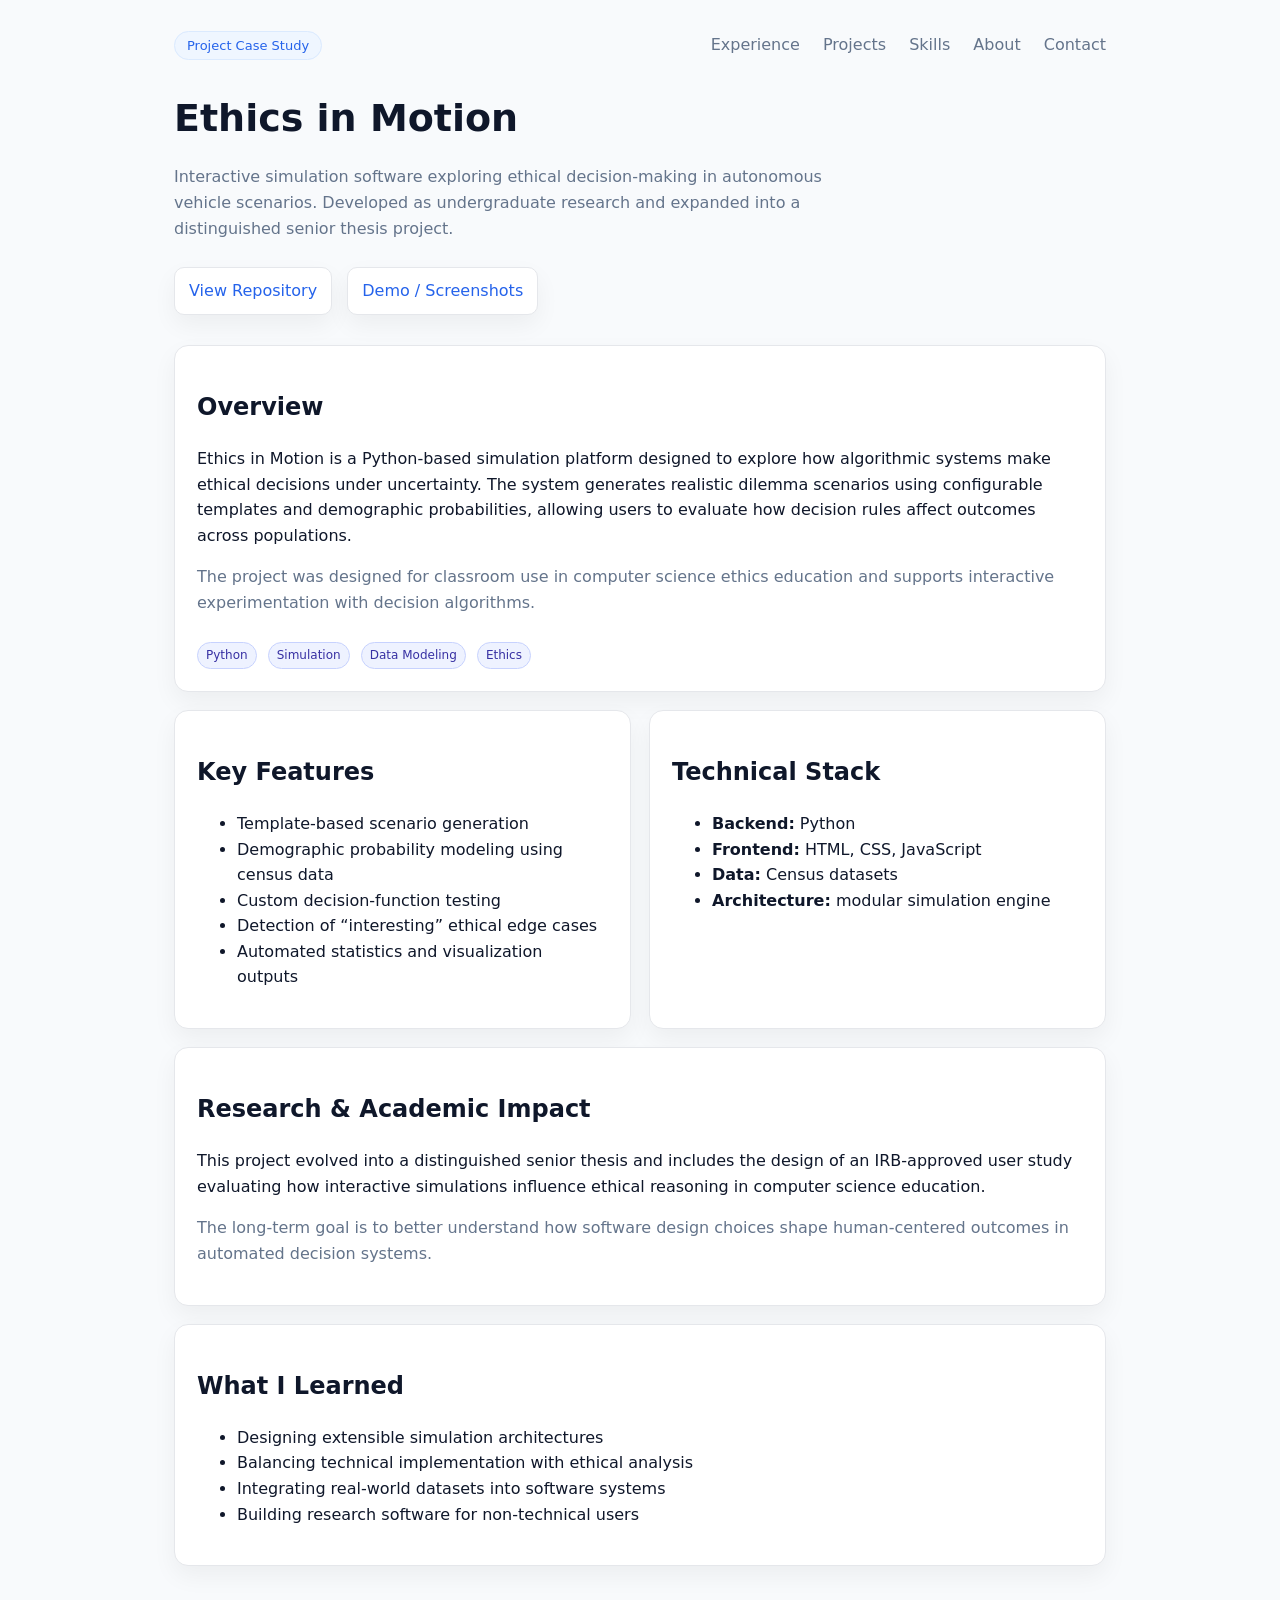
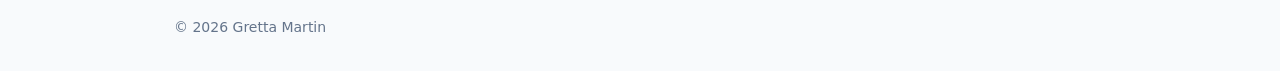
==== ethical-engine.html @ 271921f5 "Create ethical-engine.html" ====
<!doctype html>
<html lang="en">
<head>
<meta charset="utf-8" />
<meta name="viewport" content="width=device-width, initial-scale=1" />

<title>Ethics in Motion — Gretta Martin</title>

<style>
:root{
  --bg:#f8fafc;
  --card:#ffffff;
  --border:#e5e7eb;
  --txt:#0f172a;
  --muted:#64748b;
  --accent:#2563eb;
  --accent-soft:#eff6ff;
  --shadow:0 10px 25px rgba(0,0,0,.05);
}

*{box-sizing:border-box}

body{
  margin:0;
  font-family: ui-sans-serif, system-ui, -apple-system, Segoe UI, Roboto, Helvetica, Arial;
  background:var(--bg);
  color:var(--txt);
  line-height:1.6;
}

a{color:var(--accent);text-decoration:none}
a:hover{text-decoration:underline}

.container{
  max-width:980px;
  margin:0 auto;
  padding:32px 24px;
}

header{
  display:flex;
  justify-content:space-between;
  flex-wrap:wrap;
  align-items:center;
  margin-bottom:28px;
}

nav a{
  margin-left:18px;
  color:var(--muted);
  font-weight:500;
}

.pill{
  padding:6px 12px;
  border-radius:999px;
  background:var(--accent-soft);
  color:var(--accent);
  font-size:13px;
  border:1px solid #dbeafe;
}

.hero{
  margin:30px 0;
}

h1{
  margin:0;
  font-size:38px;
}

.sub{
  color:var(--muted);
  max-width:700px;
}

.grid{
  display:grid;
  grid-template-columns:repeat(12,1fr);
  gap:18px;
  margin-top:18px;
}

.card{
  grid-column:span 12;
  background:var(--card);
  border:1px solid var(--border);
  border-radius:14px;
  padding:22px;
  box-shadow:var(--shadow);
}

@media(min-width:860px){
  .card.half{grid-column:span 6}
}

.tag{
  display:inline-block;
  margin-right:6px;
  margin-top:10px;
  padding:3px 8px;
  font-size:12px;
  border-radius:999px;
  background:#eef2ff;
  color:#3730a3;
  border:1px solid #c7d2fe;
}

.muted{color:var(--muted)}

.btn{
  display:inline-block;
  margin-right:10px;
  margin-top:10px;
  padding:10px 14px;
  border-radius:10px;
  border:1px solid var(--border);
  background:white;
  box-shadow:var(--shadow);
}

footer{
  margin-top:50px;
  font-size:14px;
  color:var(--muted);
}
</style>
</head>

<body>
<div class="container">

<!-- SAME NAVIGATION AS HOMEPAGE -->
<header>
  <div>
    <span class="pill">Project Case Study</span>
  </div>

  <nav>
    <a href="../index.html#experience">Experience</a>
    <a href="../index.html#projects">Projects</a>
    <a href="../index.html#skills">Skills</a>
    <a href="../index.html#about">About</a>
    <a href="../index.html#contact">Contact</a>
  </nav>
</header>

<!-- HERO -->
<section class="hero">
  <h1>Ethics in Motion</h1>
  <p class="sub">
    Interactive simulation software exploring ethical decision-making in
    autonomous vehicle scenarios. Developed as undergraduate research and
    expanded into a distinguished senior thesis project.
  </p>

  <a class="btn" href="https://github.com/YOUR_REPO">View Repository</a>
  <a class="btn" href="#">Demo / Screenshots</a>
</section>

<!-- OVERVIEW -->
<section class="grid">
<div class="card">
<h2>Overview</h2>

<p>
Ethics in Motion is a Python-based simulation platform designed to explore
how algorithmic systems make ethical decisions under uncertainty. The system
generates realistic dilemma scenarios using configurable templates and
demographic probabilities, allowing users to evaluate how decision rules
affect outcomes across populations.
</p>

<p class="muted">
The project was designed for classroom use in computer science ethics
education and supports interactive experimentation with decision algorithms.
</p>

<span class="tag">Python</span>
<span class="tag">Simulation</span>
<span class="tag">Data Modeling</span>
<span class="tag">Ethics</span>
</div>
</section>

<!-- FEATURES -->
<section class="grid">
<div class="card half">
<h2>Key Features</h2>

<ul>
<li>Template-based scenario generation</li>
<li>Demographic probability modeling using census data</li>
<li>Custom decision-function testing</li>
<li>Detection of “interesting” ethical edge cases</li>
<li>Automated statistics and visualization outputs</li>
</ul>
</div>

<div class="card half">
<h2>Technical Stack</h2>

<ul>
<li><strong>Backend:</strong> Python</li>
<li><strong>Frontend:</strong> HTML, CSS, JavaScript</li>
<li><strong>Data:</strong> Census datasets</li>
<li><strong>Architecture:</strong> modular simulation engine</li>
</ul>
</div>
</section>

<!-- RESEARCH IMPACT -->
<section class="grid">
<div class="card">
<h2>Research & Academic Impact</h2>

<p>
This project evolved into a distinguished senior thesis and includes the
design of an IRB-approved user study evaluating how interactive simulations
influence ethical reasoning in computer science education.
</p>

<p class="muted">
The long-term goal is to better understand how software design choices shape
human-centered outcomes in automated decision systems.
</p>
</div>
</section>

<!-- LESSONS -->
<section class="grid">
<div class="card">
<h2>What I Learned</h2>

<ul>
<li>Designing extensible simulation architectures</li>
<li>Balancing technical implementation with ethical analysis</li>
<li>Integrating real-world datasets into software systems</li>
<li>Building research software for non-technical users</li>
</ul>
</div>
</section>

<footer>
© <span id="y"></span> Gretta Martin
</footer>

</div>

<script>
document.getElementById("y").textContent = new Date().getFullYear();
</script>

</body>
</html>
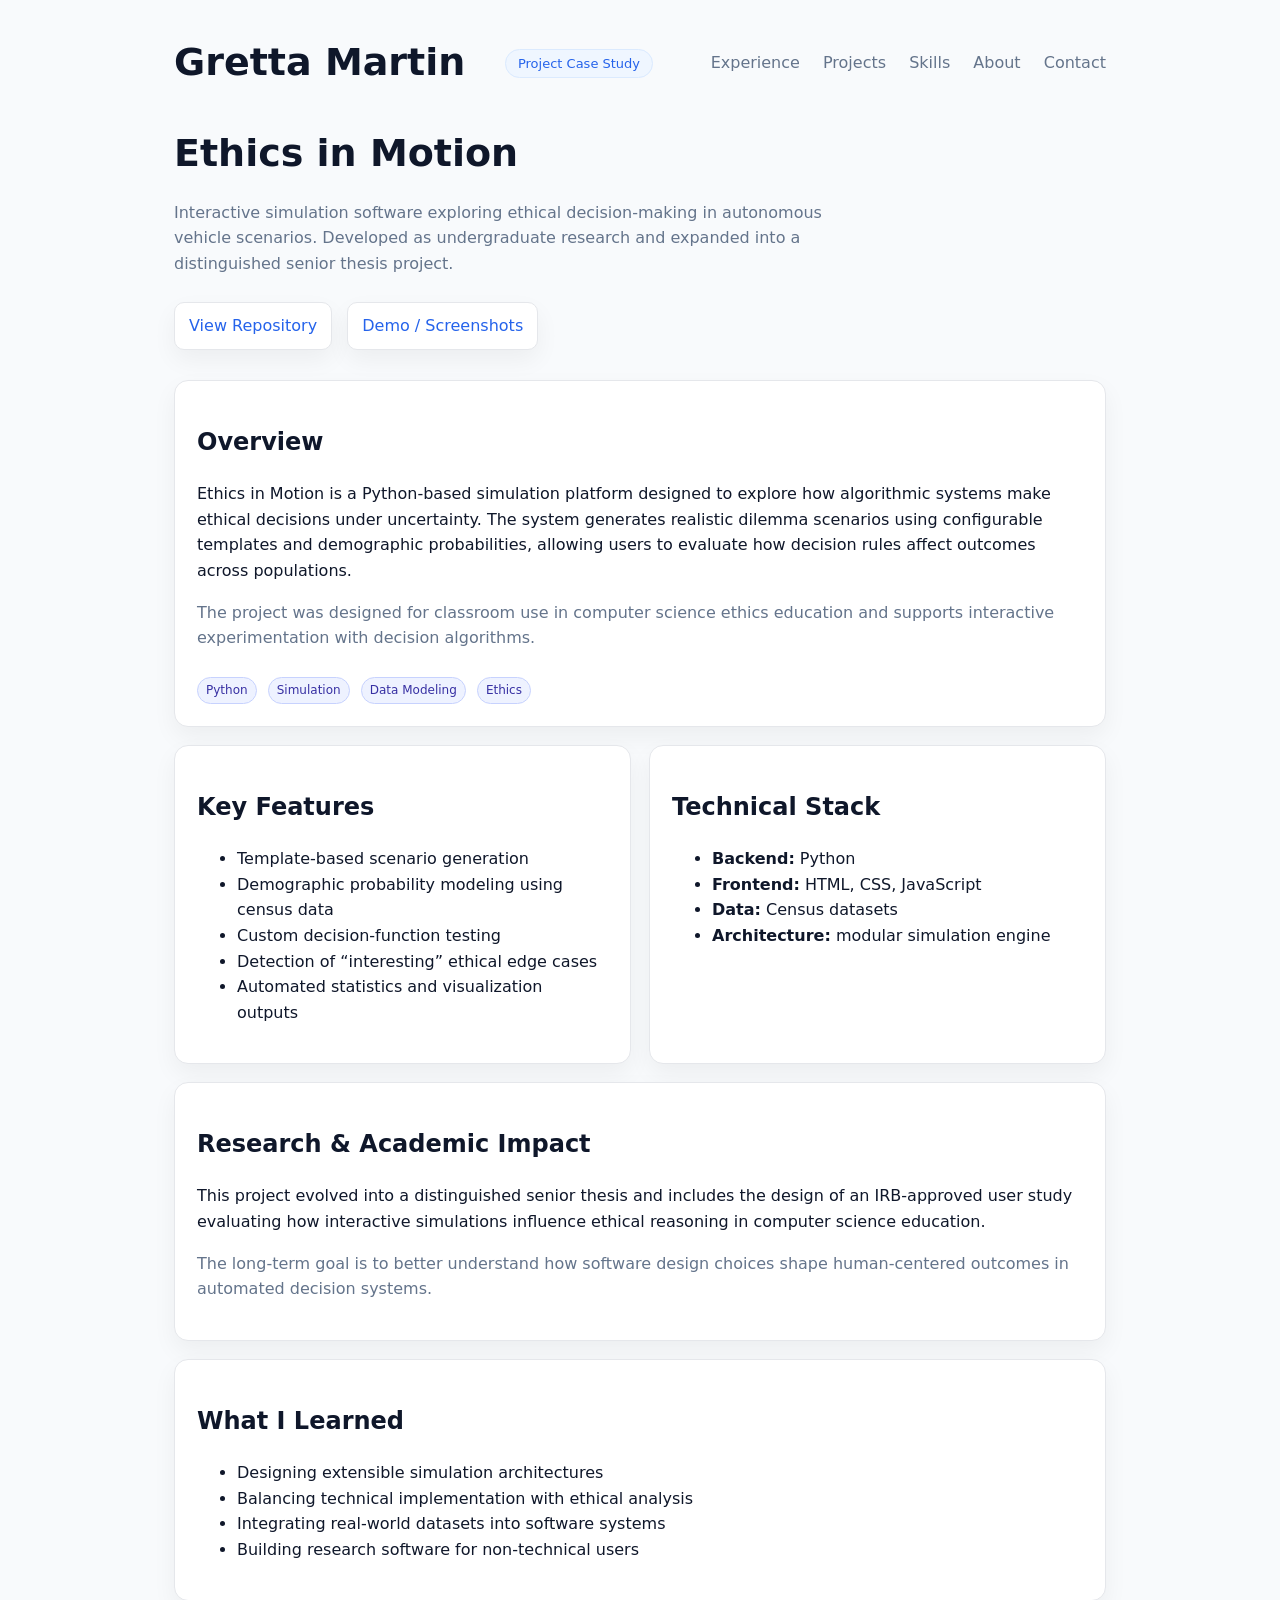
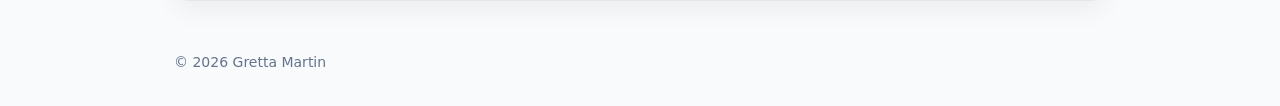
==== commit 10a2e752: "Update ethical-engine.html" ====
--- a/ethical-engine.html
+++ b/ethical-engine.html
@@ -132,6 +132,9 @@
 
 <!-- SAME NAVIGATION AS HOMEPAGE -->
 <header>
+  <div class="row">
+    <h1>Gretta Martin</h1>
+  </div>
   <div>
     <span class="pill">Project Case Study</span>
   </div>
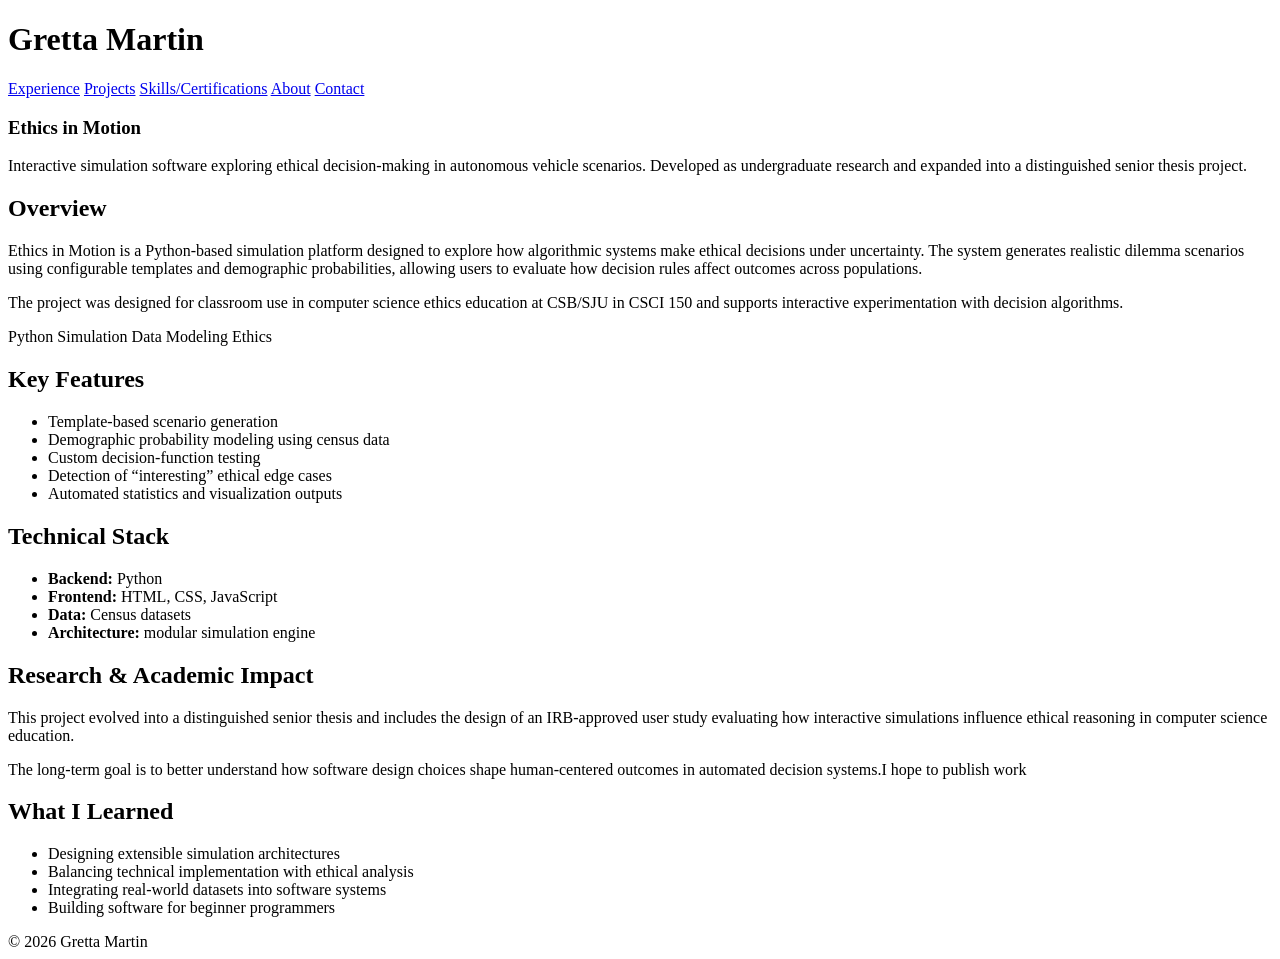
==== commit 30e5c292: "Update ethical-engine.html" ====
--- a/ethical-engine.html
+++ b/ethical-engine.html
@@ -1,251 +1,118 @@
 <!doctype html>
 <html lang="en">
 <head>
-<meta charset="utf-8" />
-<meta name="viewport" content="width=device-width, initial-scale=1" />
+  <meta charset="utf-8" />
+  <meta name="viewport" content="width=device-width, initial-scale=1" />
 
-<title>Ethics in Motion — Gretta Martin</title>
+  <title>Gretta Martin </title>
 
-<style>
-:root{
-  --bg:#f8fafc;
-  --card:#ffffff;
-  --border:#e5e7eb;
-  --txt:#0f172a;
-  --muted:#64748b;
-  --accent:#2563eb;
-  --accent-soft:#eff6ff;
-  --shadow:0 10px 25px rgba(0,0,0,.05);
-}
+  <!-- Google Font -->
+  <link rel="preconnect" href="https://fonts.googleapis.com">
+  <link rel="preconnect" href="https://fonts.gstatic.com" crossorigin>
+  <link href="https://fonts.googleapis.com/css2?family=EB+Garamond:wght@400;500;600;700&display=swap" rel="stylesheet">
 
-*{box-sizing:border-box}
-
-body{
-  margin:0;
-  font-family: ui-sans-serif, system-ui, -apple-system, Segoe UI, Roboto, Helvetica, Arial;
-  background:var(--bg);
-  color:var(--txt);
-  line-height:1.6;
-}
-
-a{color:var(--accent);text-decoration:none}
-a:hover{text-decoration:underline}
-
-.container{
-  max-width:980px;
-  margin:0 auto;
-  padding:32px 24px;
-}
-
-header{
-  display:flex;
-  justify-content:space-between;
-  flex-wrap:wrap;
-  align-items:center;
-  margin-bottom:28px;
-}
-
-nav a{
-  margin-left:18px;
-  color:var(--muted);
-  font-weight:500;
-}
-
-.pill{
-  padding:6px 12px;
-  border-radius:999px;
-  background:var(--accent-soft);
-  color:var(--accent);
-  font-size:13px;
-  border:1px solid #dbeafe;
-}
-
-.hero{
-  margin:30px 0;
-}
-
-h1{
-  margin:0;
-  font-size:38px;
-}
-
-.sub{
-  color:var(--muted);
-  max-width:700px;
-}
-
-.grid{
-  display:grid;
-  grid-template-columns:repeat(12,1fr);
-  gap:18px;
-  margin-top:18px;
-}
-
-.card{
-  grid-column:span 12;
-  background:var(--card);
-  border:1px solid var(--border);
-  border-radius:14px;
-  padding:22px;
-  box-shadow:var(--shadow);
-}
-
-@media(min-width:860px){
-  .card.half{grid-column:span 6}
-}
-
-.tag{
-  display:inline-block;
-  margin-right:6px;
-  margin-top:10px;
-  padding:3px 8px;
-  font-size:12px;
-  border-radius:999px;
-  background:#eef2ff;
-  color:#3730a3;
-  border:1px solid #c7d2fe;
-}
-
-.muted{color:var(--muted)}
-
-.btn{
-  display:inline-block;
-  margin-right:10px;
-  margin-top:10px;
-  padding:10px 14px;
-  border-radius:10px;
-  border:1px solid var(--border);
-  background:white;
-  box-shadow:var(--shadow);
-}
-
-footer{
-  margin-top:50px;
-  font-size:14px;
-  color:var(--muted);
-}
-</style>
+  <!-- Your CSS -->
+  <link rel="stylesheet" href="style.css">
 </head>
 
 <body>
 <div class="container">
 
-<!-- SAME NAVIGATION AS HOMEPAGE -->
 <header>
   <div class="row">
     <h1>Gretta Martin</h1>
-  </div>
-  <div>
-    <span class="pill">Project Case Study</span>
+    
   </div>
 
   <nav>
-    <a href="../index.html#experience">Experience</a>
-    <a href="../index.html#projects">Projects</a>
-    <a href="../index.html#skills">Skills</a>
-    <a href="../index.html#about">About</a>
-    <a href="../index.html#contact">Contact</a>
+    <a href="index.html#experience">Experience</a>
+    <a href="index.html#projects">Projects</a>
+    <a href="index.html#skills">Skills/Certifications</a>
+    <a href="index.html#about">About</a>
+    <a href="index.html#contact">Contact</a>
   </nav>
 </header>
 
-<!-- HERO -->
 <section class="hero">
-  <h1>Ethics in Motion</h1>
+  <h3>Ethics in Motion</h3>
   <p class="sub">
-    Interactive simulation software exploring ethical decision-making in
-    autonomous vehicle scenarios. Developed as undergraduate research and
-    expanded into a distinguished senior thesis project.
+    Interactive simulation software exploring ethical decision-making in autonomous vehicle scenarios.
+    Developed as undergraduate research and expanded into a distinguished senior thesis project.
   </p>
 
-  <a class="btn" href="https://github.com/YOUR_REPO">View Repository</a>
-  <a class="btn" href="#">Demo / Screenshots</a>
+  
 </section>
 
-<!-- OVERVIEW -->
 <section class="grid">
-<div class="card">
-<h2>Overview</h2>
+  <div class="card">
+    <h2>Overview</h2>
+    <p>
+      Ethics in Motion is a Python-based simulation platform designed to explore how algorithmic systems make ethical decisions
+      under uncertainty. The system generates realistic dilemma scenarios using configurable templates and demographic probabilities,
+      allowing users to evaluate how decision rules affect outcomes across populations.
+    </p>
+    <p class="muted">
+      The project was designed for classroom use in computer science ethics education at CSB/SJU in CSCI 150 and supports interactive experimentation with
+      decision algorithms.
+    </p>
 
-<p>
-Ethics in Motion is a Python-based simulation platform designed to explore
-how algorithmic systems make ethical decisions under uncertainty. The system
-generates realistic dilemma scenarios using configurable templates and
-demographic probabilities, allowing users to evaluate how decision rules
-affect outcomes across populations.
-</p>
-
-<p class="muted">
-The project was designed for classroom use in computer science ethics
-education and supports interactive experimentation with decision algorithms.
-</p>
-
-<span class="tag">Python</span>
-<span class="tag">Simulation</span>
-<span class="tag">Data Modeling</span>
-<span class="tag">Ethics</span>
-</div>
+    <span class="tag">Python</span>
+    <span class="tag">Simulation</span>
+    <span class="tag">Data Modeling</span>
+    <span class="tag">Ethics</span>
+  </div>
 </section>
 
-<!-- FEATURES -->
 <section class="grid">
-<div class="card half">
-<h2>Key Features</h2>
+  <div class="card half">
+    <h2>Key Features</h2>
+    <ul>
+      <li>Template-based scenario generation</li>
+      <li>Demographic probability modeling using census data</li>
+      <li>Custom decision-function testing</li>
+      <li>Detection of “interesting” ethical edge cases</li>
+      <li>Automated statistics and visualization outputs</li>
+    </ul>
+  </div>
 
-<ul>
-<li>Template-based scenario generation</li>
-<li>Demographic probability modeling using census data</li>
-<li>Custom decision-function testing</li>
-<li>Detection of “interesting” ethical edge cases</li>
-<li>Automated statistics and visualization outputs</li>
-</ul>
-</div>
-
-<div class="card half">
-<h2>Technical Stack</h2>
-
-<ul>
-<li><strong>Backend:</strong> Python</li>
-<li><strong>Frontend:</strong> HTML, CSS, JavaScript</li>
-<li><strong>Data:</strong> Census datasets</li>
-<li><strong>Architecture:</strong> modular simulation engine</li>
-</ul>
-</div>
+  <div class="card half">
+    <h2>Technical Stack</h2>
+    <ul>
+      <li><strong>Backend:</strong> Python</li>
+      <li><strong>Frontend:</strong> HTML, CSS, JavaScript</li>
+      <li><strong>Data:</strong> Census datasets</li>
+      <li><strong>Architecture:</strong> modular simulation engine</li>
+    </ul>
+  </div>
 </section>
 
-<!-- RESEARCH IMPACT -->
 <section class="grid">
-<div class="card">
-<h2>Research & Academic Impact</h2>
-
-<p>
-This project evolved into a distinguished senior thesis and includes the
-design of an IRB-approved user study evaluating how interactive simulations
-influence ethical reasoning in computer science education.
-</p>
-
-<p class="muted">
-The long-term goal is to better understand how software design choices shape
-human-centered outcomes in automated decision systems.
-</p>
-</div>
+  <div class="card">
+    <h2>Research & Academic Impact</h2>
+    <p>
+      This project evolved into a distinguished senior thesis and includes the design of an IRB-approved user study evaluating
+      how interactive simulations influence ethical reasoning in computer science education.
+    </p>
+    <p class="muted">
+      The long-term goal is to better understand how software design choices shape human-centered outcomes in automated decision systems.I hope to publish work 
+    </p>
+  </div>
 </section>
 
-<!-- LESSONS -->
 <section class="grid">
-<div class="card">
-<h2>What I Learned</h2>
-
-<ul>
-<li>Designing extensible simulation architectures</li>
-<li>Balancing technical implementation with ethical analysis</li>
-<li>Integrating real-world datasets into software systems</li>
-<li>Building research software for non-technical users</li>
-</ul>
-</div>
+  <div class="card">
+    <h2>What I Learned</h2>
+    <ul>
+      <li>Designing extensible simulation architectures</li>
+      <li>Balancing technical implementation with ethical analysis</li>
+      <li>Integrating real-world datasets into software systems</li>
+      <li>Building software for beginner programmers</li>
+    </ul>
+  </div>
 </section>
 
 <footer>
-© <span id="y"></span> Gretta Martin
+  © <span id="y"></span> Gretta Martin
 </footer>
 
 </div>
